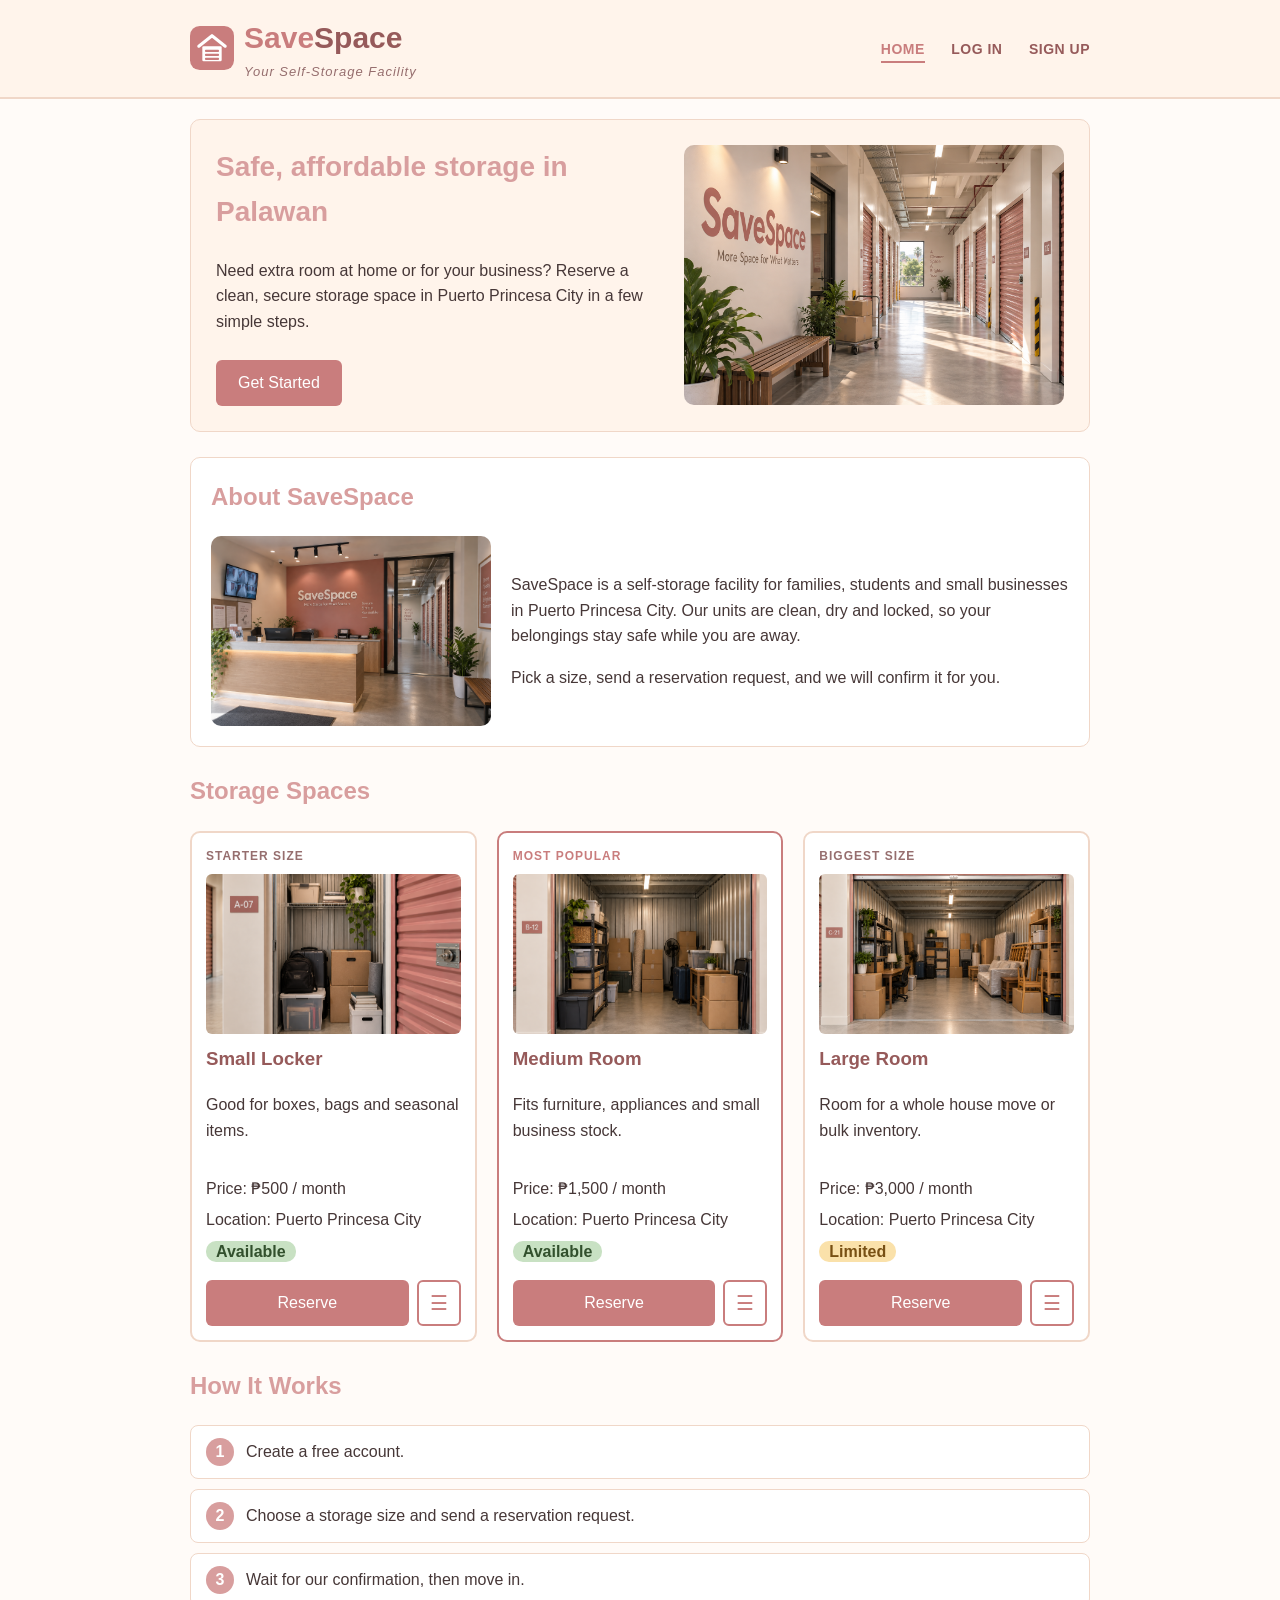
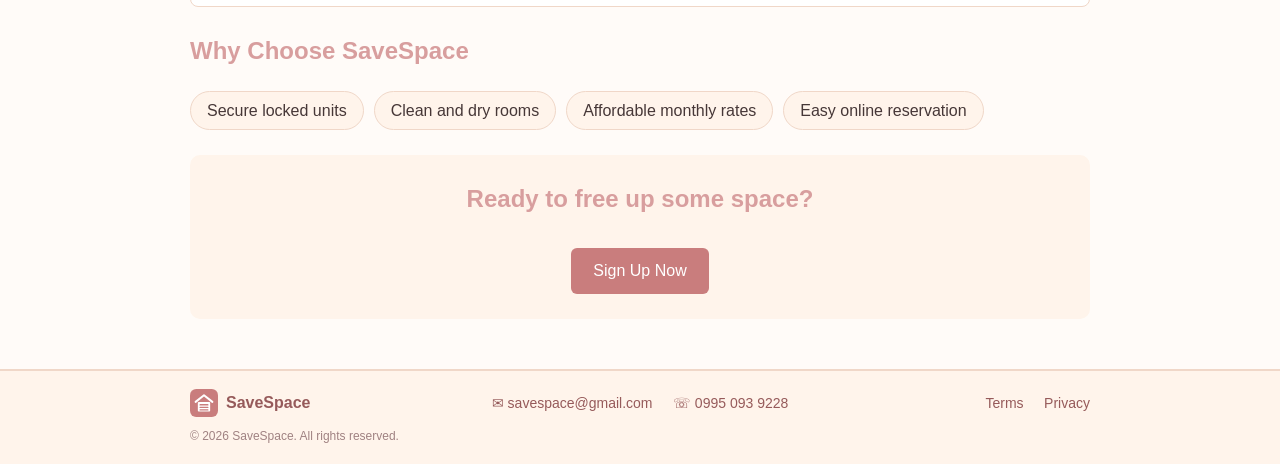
==== index.html @ b6aa41ba "Hamburger button beside Reserve on storage cards" ====
<!DOCTYPE html>
<html lang="en">
<head>
<meta charset="UTF-8">
<meta name="viewport" content="width=device-width, initial-scale=1.0">
<title>SaveSpace - Home</title>
<link rel="icon" type="image/svg+xml" href="images/savespace-logo.svg">
<style>
body{font-family:Arial,sans-serif;margin:0;background-color:rgb(255,251,248);color:rgb(70,55,55);line-height:1.6}
header{background-color:rgb(255,244,235);padding:14px 20px;border-bottom:2px solid rgb(240,215,200)}
.header-inner{max-width:900px;margin:0 auto;display:flex;align-items:center;justify-content:space-between;flex-wrap:wrap}
.logo-block h1{margin:0;font-size:30px;color:rgb(201,125,125)}
.logo-block{display:flex;align-items:center;gap:10px}
.logo-img{width:44px;height:44px}
.footer-logo{width:28px;height:28px}
.logo-block a{text-decoration:none}
.log-title{margin-top:20px}
.logo-block .save{color:rgb(201,125,125)}
.logo-block .space{color:rgb(150,90,90)}
.tagline{margin:0;font-size:13px;font-style:italic;color:rgb(150,110,110);letter-spacing:1px}
nav a{margin-right:22px;padding-bottom:4px;color:rgb(150,90,90);text-decoration:none;font-weight:bold;letter-spacing:.5px;text-transform:uppercase;font-size:14px;border-bottom:2px solid transparent;transition:border-color .3s,color .3s}
nav a:last-child{margin-right:0}
nav a:hover{color:rgb(201,125,125);border-bottom-color:rgb(216,158,158)}
nav a.active-link{color:rgb(201,125,125);border-bottom-color:rgb(201,125,125)}
.hamburger{display:none;background-color:rgb(201,125,125);color:white;border:none;border-radius:6px;font-size:22px;padding:4px 12px;cursor:pointer}
main{max-width:900px;margin:0 auto;padding:20px}
h2{color:rgb(216,158,158);margin-top:0}
h3{color:rgb(150,90,90);margin-top:0}
.hero{display:flex;align-items:center;gap:30px;background-color:rgb(255,244,235);border:1px solid rgb(240,215,200);border-radius:10px;padding:25px;margin-bottom:25px}
.hero-text{flex:1}
.hero-text h2{font-size:28px}
.hero-photo{width:380px;height:260px;object-fit:cover;object-position:left;border-radius:10px}
.content-block{margin-bottom:25px}
.info-box{background-color:white;border:1px solid rgb(240,215,200);border-radius:10px;padding:20px}
.about-content{display:flex;gap:20px;align-items:center}
.about-content img{width:280px;height:190px;object-fit:cover;border-radius:10px}
.about-content div{flex:1}
.storage-list{display:flex;flex-wrap:nowrap;gap:20px;align-items:flex-start}
.storage-list article{flex:1;display:flex;flex-direction:column;padding:14px;border:2px solid rgb(240,215,200);border-radius:10px;background-color:white}
.storage-list article.featured{border:2px solid rgb(201,125,125)}
.storage-list article.featured .ribbon{color:rgb(201,125,125)}
.ribbon{margin:0 0 8px 0;color:rgb(150,110,110);font-size:12px;font-weight:bold;letter-spacing:1px;text-transform:uppercase}
.storage-image{width:100%;height:160px;object-fit:cover;border-radius:6px;margin-bottom:10px;transition:transform .3s}
.storage-image:hover{transform:scale(1.05)}
.storage-list ul{padding-left:0;list-style:none;margin-bottom:0}
.storage-list .btn{text-align:center}
.storage-list li{margin-bottom:6px}
.storage-list p{margin-top:0}
.btn{display:inline-block;margin-top:10px;padding:10px 22px;background-color:rgb(201,125,125);color:white;text-decoration:none;border-radius:6px;transition:background-color .3s;border:none;font-size:16px;font-family:Arial,sans-serif;cursor:pointer}
.btn:hover{background-color:rgb(170,100,100)}
.card-actions{display:flex;gap:8px;margin-top:auto}
.card-actions .btn{flex:1;margin-top:10px}
.info-btn{margin-top:10px;width:44px;background-color:white;color:rgb(201,125,125);border:2px solid rgb(201,125,125);border-radius:6px;font-size:20px;cursor:pointer}
.info-btn:hover{background-color:rgb(255,244,235)}
.storage-list ul.more-info{display:none;margin:12px 0 0 0;padding:10px 12px;background-color:rgb(255,244,235);border-radius:6px;font-size:14px}
.storage-list ul.more-info.show{display:block}
.btn.small{padding:5px 12px;font-size:13px;margin-top:0}
.btn.muted{background-color:rgb(190,170,165)}
mark{background-color:rgb(200,225,195);color:rgb(50,80,45);padding:2px 10px;border-radius:10px;font-weight:bold}
mark.limited,mark.pending{background-color:rgb(250,225,170);color:rgb(120,80,20)}
mark.completed{background-color:rgb(205,220,245);color:rgb(40,70,120)}
mark.cancelled{background-color:rgb(240,205,205);color:rgb(130,50,50)}
ol.steps{list-style:none;padding:0;counter-reset:step}
ol.steps li{counter-increment:step;border:1px solid rgb(240,215,200);border-radius:8px;background-color:white;padding:12px 15px;margin-bottom:10px}
ol.steps li::before{content:counter(step);display:inline-block;width:28px;height:28px;line-height:28px;text-align:center;background-color:rgb(216,158,158);color:white;border-radius:50%;font-weight:bold;margin-right:12px}
ul.benefits{display:flex;flex-wrap:wrap;gap:10px;padding:0;list-style:none}
ul.benefits li{background-color:rgb(255,244,235);border:1px solid rgb(240,215,200);border-radius:20px;padding:6px 16px}
.cta{text-align:center;background-color:rgb(255,244,235);border-radius:10px;padding:25px}
form label{display:block;margin-top:12px;font-weight:bold;color:rgb(150,90,90)}
form input[type=text],form input[type=email],form input[type=password],form input[type=tel],form input[type=date],form select,form textarea{display:block;width:100%;max-width:100%;padding:9px;margin-top:5px;border:1px solid rgb(225,200,190);border-radius:6px;font-size:15px;font-family:Arial,sans-serif;box-sizing:border-box}
form input:focus,form select:focus,form textarea:focus{border-color:rgb(201,125,125);outline:none;background-color:rgb(255,250,246)}
fieldset{border:1px solid rgb(225,200,190);border-radius:8px;margin-top:15px;padding:5px 15px 15px}
legend{color:rgb(201,125,125);font-weight:bold;padding:0 8px}
.remember-row{display:flex;align-items:center;gap:8px;margin-top:12px}
.remember-row label{margin-top:0;font-weight:normal}
.form-card{max-width:500px;margin:0 auto}
.demo-note{font-size:13px;color:rgb(150,110,110);font-style:italic;margin-top:8px}
.link-row{display:flex;justify-content:space-between;margin-top:15px;font-size:14px}
a{color:rgb(190,110,110)}
.action-list{display:flex;gap:15px}
.action-card{flex:1;background-color:white;border:1px solid rgb(240,215,200);border-radius:10px;padding:15px;text-align:center}
.action-card p{margin:0 0 5px 0}
.table-wrap{overflow-x:auto}
table{border-collapse:collapse;width:100%;background-color:white}
caption{text-align:left;font-weight:bold;color:rgb(150,90,90);padding-bottom:8px}
th{background-color:rgb(216,158,158);color:white;text-align:left;padding:10px}
td{padding:10px;border-bottom:1px solid rgb(240,215,200)}
tbody tr:hover{background-color:rgb(255,244,235)}
.tracking{display:flex;gap:20px;align-items:flex-start}
.tracking figure{margin:0;width:200px}
.tracking figure img{width:200px;height:150px;object-fit:cover;border-radius:8px}
.tracking figcaption{font-size:13px;color:rgb(150,110,110);text-align:center;margin-top:5px}
.tracking dl{flex:1;margin:0}
.tracking dt{font-weight:bold;color:rgb(150,90,90);margin-top:8px}
.tracking dd{margin:0}
.tiles{display:flex;gap:15px;flex-wrap:wrap}
.tile{flex:1;min-width:130px;background-color:white;border:1px solid rgb(240,215,200);border-radius:10px;padding:15px;text-align:center}
.tile p{margin:0}
.tile .num{font-size:30px;font-weight:bold;color:rgb(201,125,125)}
.row-actions{display:flex;gap:6px}
.legal ol li{margin-bottom:10px}
.legal h3{margin-top:20px}
footer{background-color:rgb(255,244,235);border-top:2px solid rgb(240,215,200);padding:18px 20px;margin-top:30px}
.footer-inner{max-width:900px;margin:0 auto;display:flex;align-items:center;justify-content:space-between;flex-wrap:wrap;gap:12px}
.footer-brand{display:flex;align-items:center;gap:8px;font-weight:bold;color:rgb(150,90,90)}
.footer-links a,.footer-legal a{margin-right:16px;color:rgb(150,90,90);text-decoration:none;font-size:14px}
.footer-links a:hover,.footer-legal a:hover{color:rgb(201,125,125)}
.footer-legal a:last-child{margin-right:0}
.footer-copyright{max-width:900px;margin:10px auto 0;font-size:12px;color:rgb(160,130,130)}
@media (max-width:700px){
.hamburger{display:inline-block}
nav{display:none;width:100%;margin-top:10px}
nav.nav-open{display:block}
nav a{display:block;margin:0;padding:10px 0;border-bottom:1px solid rgb(240,215,200)}
.hero,.about-content,.tracking{flex-direction:column}
.hero-photo,.about-content img{width:100%}
.storage-list{overflow-x:auto;padding-bottom:10px}
.storage-list article{flex:0 0 80%}
.action-list{flex-direction:column}
.link-row{flex-direction:column;gap:6px}
.footer-inner{flex-direction:column;align-items:flex-start}
}
</style>
</head>
<body>
<header>
<div class="header-inner">
<div class="logo-block">
<img class="logo-img" src="images/savespace-logo.svg" alt="SaveSpace logo">
<div>
<h1><a href="index.html"><span class="save">Save</span><span class="space">Space</span></a></h1>
<p class="tagline">Your Self-Storage Facility</p>
</div>
</div>
<button class="hamburger" onclick="document.getElementById('main-nav').classList.toggle('nav-open')">&#9776;</button>
<nav id="main-nav">
<a href="index.html" class="active-link">Home</a>
<a href="login.html">Log In</a>
<a href="register.html">Sign Up</a>
</nav>
</div>
</header>
<main>
<section class="hero">
<div class="hero-text">
<h2>Safe, affordable storage in Palawan</h2>
<p>Need extra room at home or for your business? Reserve a clean, secure storage space in Puerto Princesa City in a few simple steps.</p>
<a class="btn" href="register.html">Get Started</a>
</div>
<img class="hero-photo" src="images/savespace-hero-storage-facility.png" alt="Hallway of storage units at SaveSpace">
</section>
<section id="about" class="content-block info-box">
<h2>About SaveSpace</h2>
<div class="about-content">
<img src="images/savespace-about-facility-reception.png" alt="SaveSpace reception area">
<div>
<p>SaveSpace is a self-storage facility for families, students and small businesses in Puerto Princesa City. Our units are clean, dry and locked, so your belongings stay safe while you are away.</p>
<p>Pick a size, send a reservation request, and we will confirm it for you.</p>
</div>
</div>
</section>
<section id="storage" class="content-block">
<h2>Storage Spaces</h2>
<div class="storage-list">
<article>
<p class="ribbon">Starter Size</p>
<img class="storage-image" src="images/savespace-small-locker.png" alt="Small storage locker">
<h3>Small Locker</h3>
<p>Good for boxes, bags and seasonal items.</p>
<ul>
<li>Price: &#8369;500 / month</li>
<li>Location: Puerto Princesa City</li>
<li><mark>Available</mark></li>
</ul>
<div class="card-actions">
<a class="btn" href="register.html">Reserve</a>
<button class="info-btn" onclick="this.parentElement.nextElementSibling.classList.toggle('show')">&#9776;</button>
</div>
<ul class="more-info">
<li>Approximate size: 1 m x 1 m x 2 m</li>
<li>Best for: documents, clothes, small appliances</li>
<li>Rent is due monthly</li>
</ul>
</article>
<article class="featured">
<p class="ribbon">Most Popular</p>
<img class="storage-image" src="images/savespace-medium-storage-room.png" alt="Medium storage room">
<h3>Medium Room</h3>
<p>Fits furniture, appliances and small business stock.</p>
<ul>
<li>Price: &#8369;1,500 / month</li>
<li>Location: Puerto Princesa City</li>
<li><mark>Available</mark></li>
</ul>
<div class="card-actions">
<a class="btn" href="register.html">Reserve</a>
<button class="info-btn" onclick="this.parentElement.nextElementSibling.classList.toggle('show')">&#9776;</button>
</div>
<ul class="more-info">
<li>Approximate size: 2 m x 2 m x 2.5 m</li>
<li>Best for: a bedroom set, a small shop's stock</li>
<li>Rent is due monthly</li>
</ul>
</article>
<article>
<p class="ribbon">Biggest Size</p>
<img class="storage-image" src="images/savespace-large-storage-room.png" alt="Large storage room">
<h3>Large Room</h3>
<p>Room for a whole house move or bulk inventory.</p>
<ul>
<li>Price: &#8369;3,000 / month</li>
<li>Location: Puerto Princesa City</li>
<li><mark class="limited">Limited</mark></li>
</ul>
<div class="card-actions">
<a class="btn" href="register.html">Reserve</a>
<button class="info-btn" onclick="this.parentElement.nextElementSibling.classList.toggle('show')">&#9776;</button>
</div>
<ul class="more-info">
<li>Approximate size: 3 m x 4 m x 2.5 m</li>
<li>Best for: a full household, bulk business inventory</li>
<li>Rent is due monthly</li>
</ul>
</article>
</div>
</section>
<section id="how-it-works" class="content-block">
<h2>How It Works</h2>
<ol class="steps">
<li>Create a free account.</li>
<li>Choose a storage size and send a reservation request.</li>
<li>Wait for our confirmation, then move in.</li>
</ol>
</section>
<section class="content-block">
<h2>Why Choose SaveSpace</h2>
<ul class="benefits">
<li>Secure locked units</li>
<li>Clean and dry rooms</li>
<li>Affordable monthly rates</li>
<li>Easy online reservation</li>
</ul>
</section>
<section class="cta">
<h2>Ready to free up some space?</h2>
<a class="btn" href="register.html">Sign Up Now</a>
</section>
</main>
<footer>
<div class="footer-inner">
<div class="footer-brand"><img class="footer-logo" src="images/savespace-logo.svg" alt="SaveSpace logo"><span>SaveSpace</span></div>
<div class="footer-links">
<a href="mailto:savespace@gmail.com">&#9993; savespace@gmail.com</a>
<a href="tel:09950939228">&#9743; 0995 093 9228</a>
</div>
<div class="footer-legal">
<a href="terms.html">Terms</a>
<a href="privacy.html">Privacy</a>
</div>
</div>
<p class="footer-copyright">&copy; 2026 SaveSpace. All rights reserved.</p>
</footer>
</body>
</html>
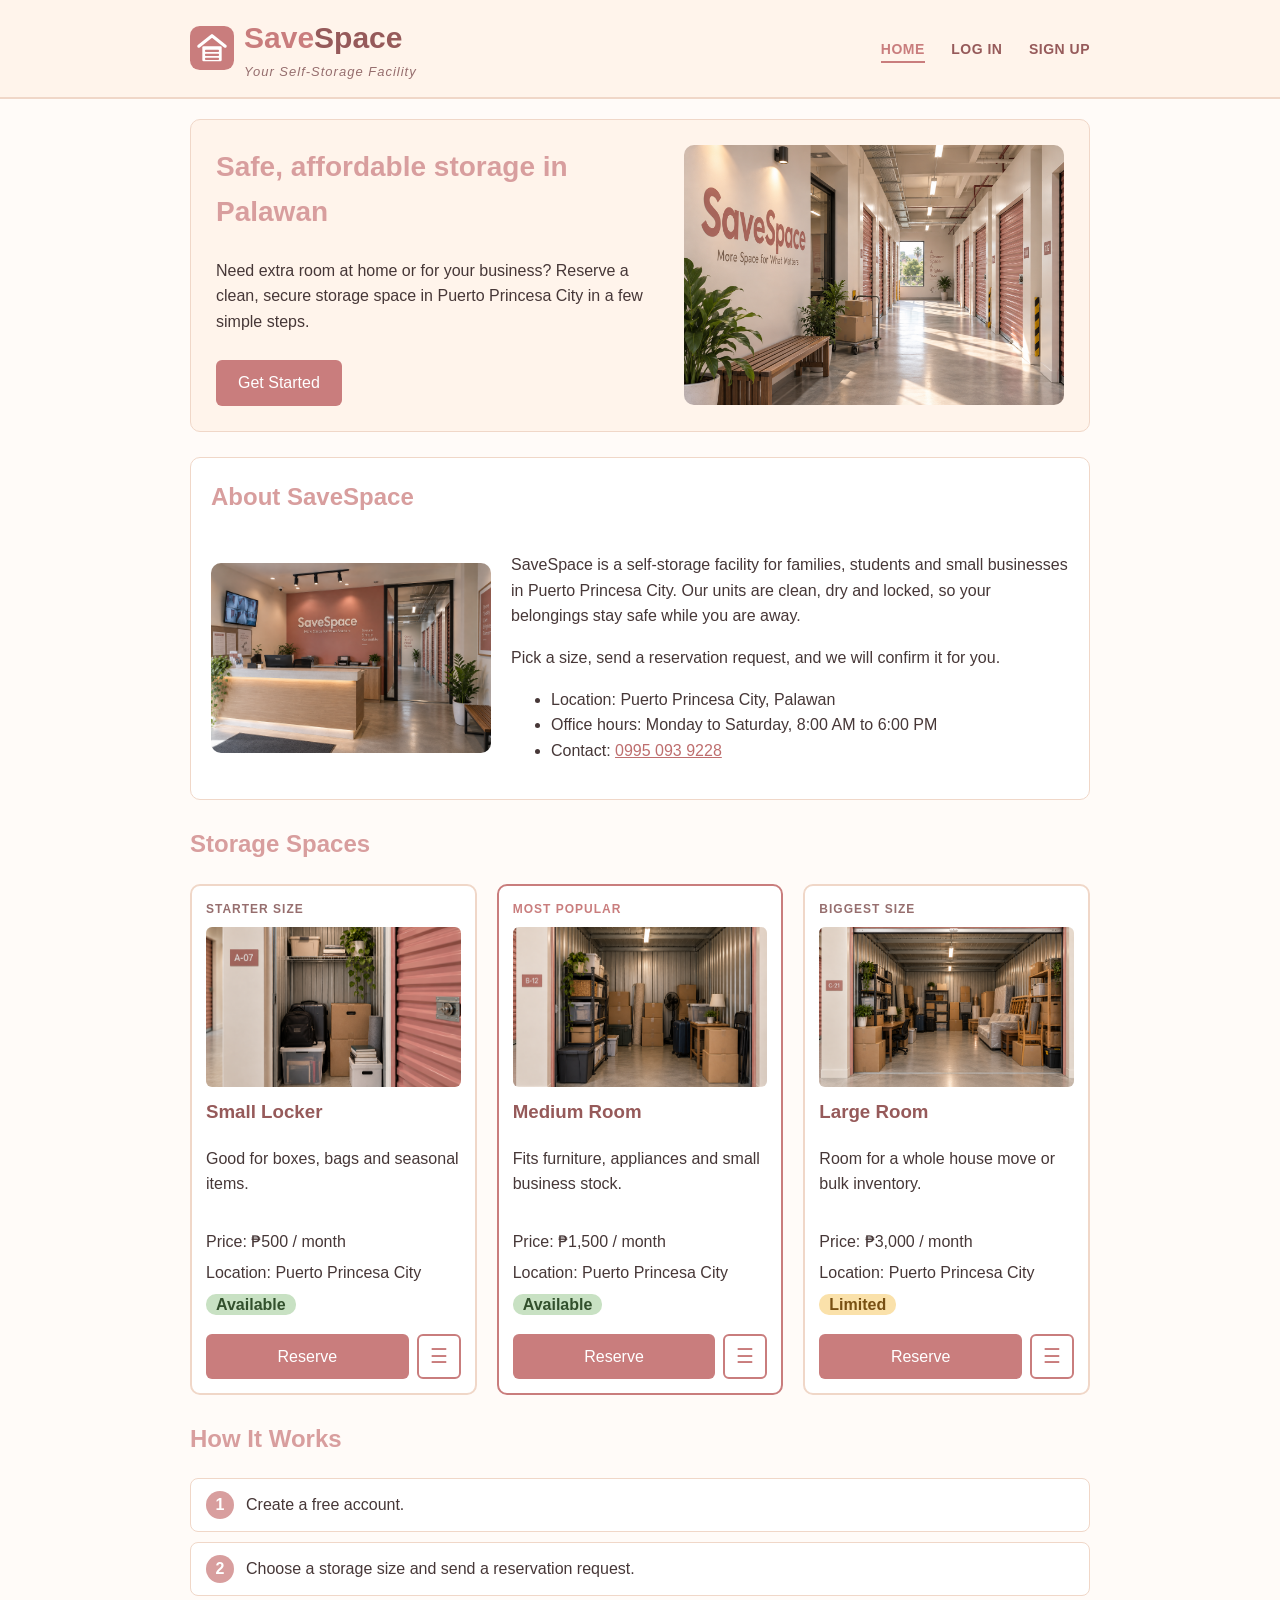
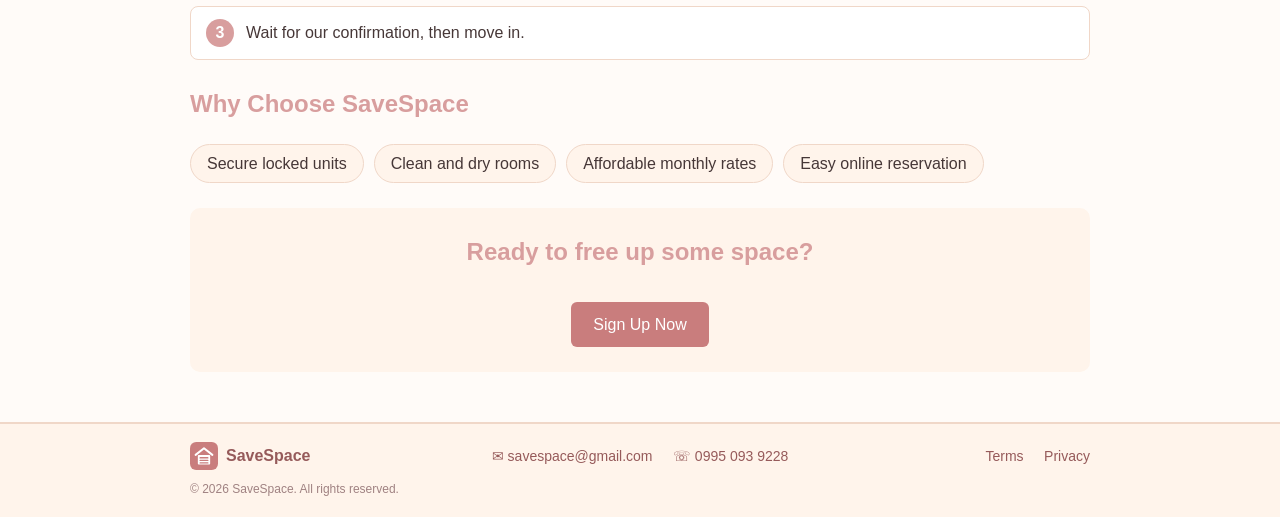
==== commit 70d0ace3: "Add form validation, forgot password page, cancel request, location and hours" ====
--- a/index.html
+++ b/index.html
@@ -97,7 +97,8 @@
 .tile{flex:1;min-width:130px;background-color:white;border:1px solid rgb(240,215,200);border-radius:10px;padding:15px;text-align:center}
 .tile p{margin:0}
 .tile .num{font-size:30px;font-weight:bold;color:rgb(201,125,125)}
-.row-actions{display:flex;gap:6px}
+.row-actions{display:flex;gap:6px;align-items:center}
+.row-actions select{padding:5px;border:1px solid rgb(225,200,190);border-radius:6px;font-family:Arial,sans-serif}
 .legal ol li{margin-bottom:10px}
 .legal h3{margin-top:20px}
 footer{background-color:rgb(255,244,235);border-top:2px solid rgb(240,215,200);padding:18px 20px;margin-top:30px}
@@ -156,6 +157,11 @@
 <div>
 <p>SaveSpace is a self-storage facility for families, students and small businesses in Puerto Princesa City. Our units are clean, dry and locked, so your belongings stay safe while you are away.</p>
 <p>Pick a size, send a reservation request, and we will confirm it for you.</p>
+<ul>
+<li>Location: Puerto Princesa City, Palawan</li>
+<li>Office hours: Monday to Saturday, 8:00 AM to 6:00 PM</li>
+<li>Contact: <a href="tel:09950939228">0995 093 9228</a></li>
+</ul>
 </div>
 </div>
 </section>
@@ -261,4 +267,4 @@
 <p class="footer-copyright">&copy; 2026 SaveSpace. All rights reserved.</p>
 </footer>
 </body>
-</html>+</html>
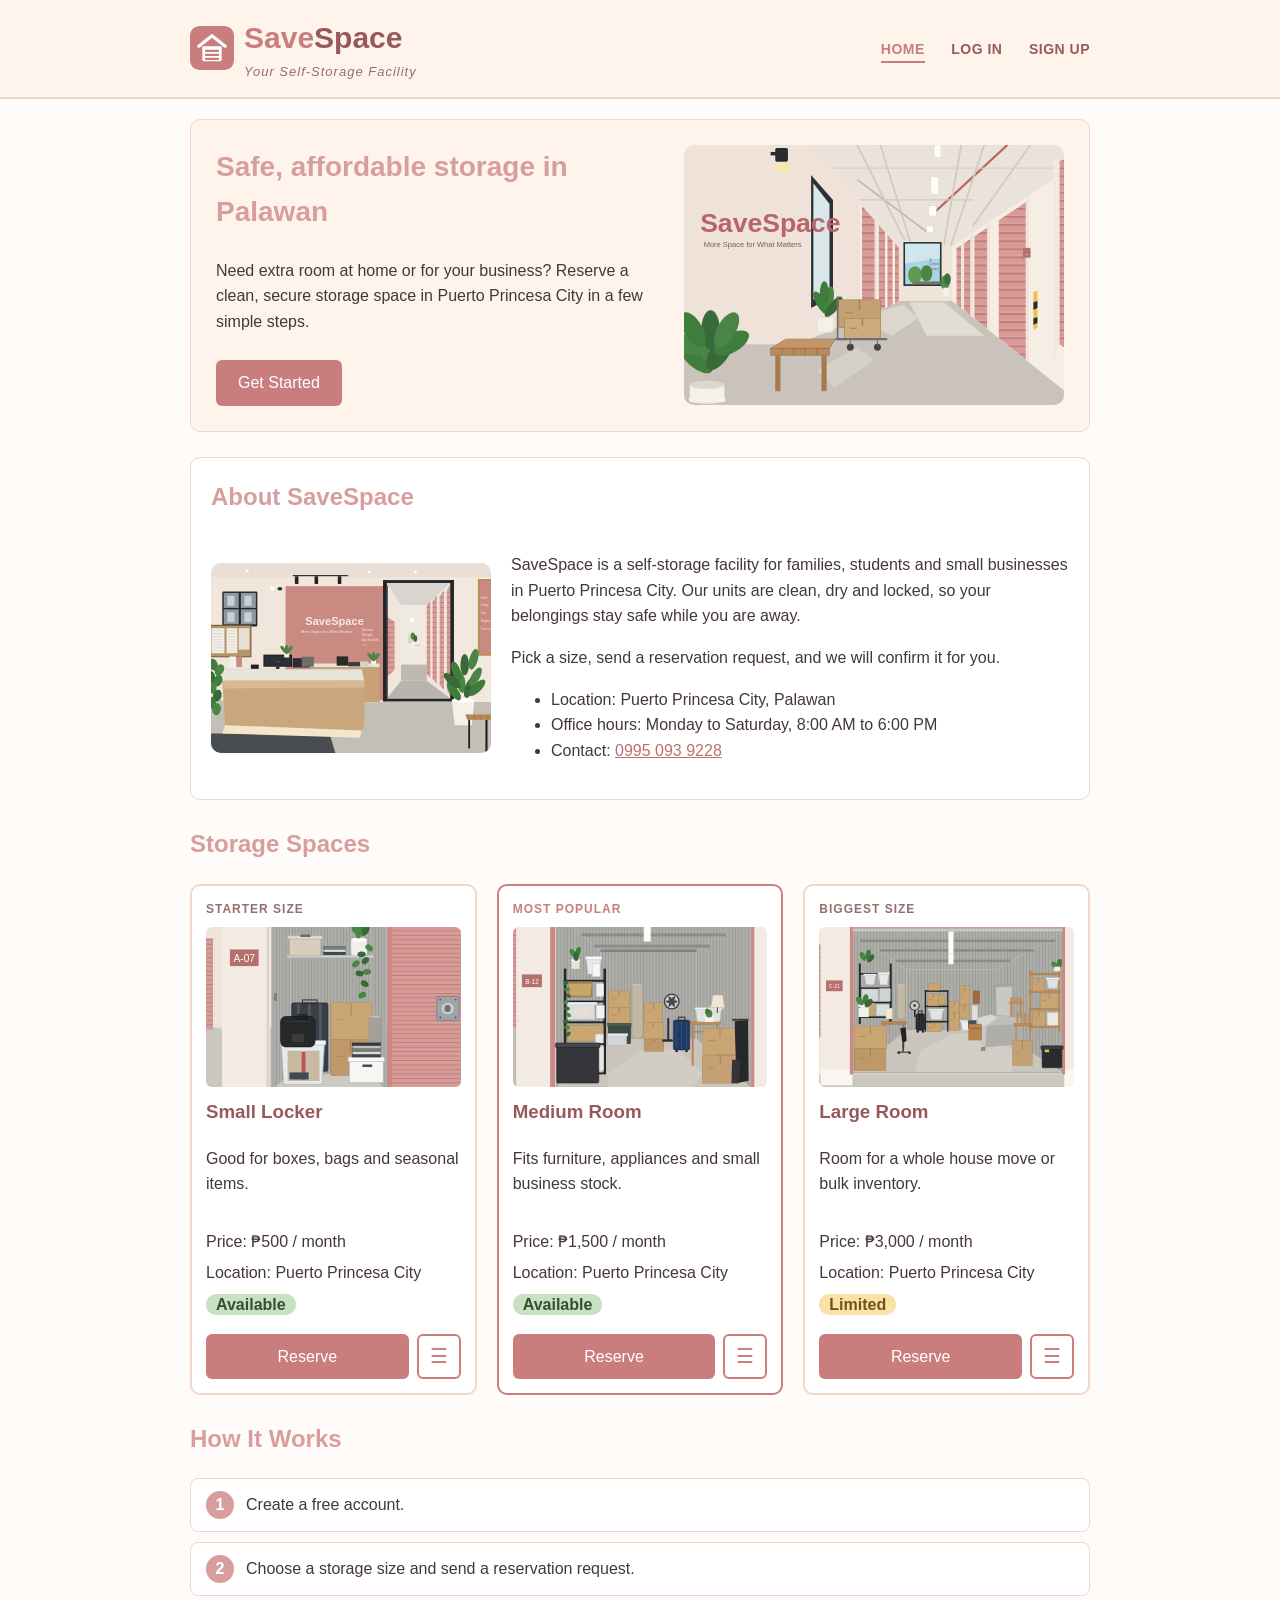
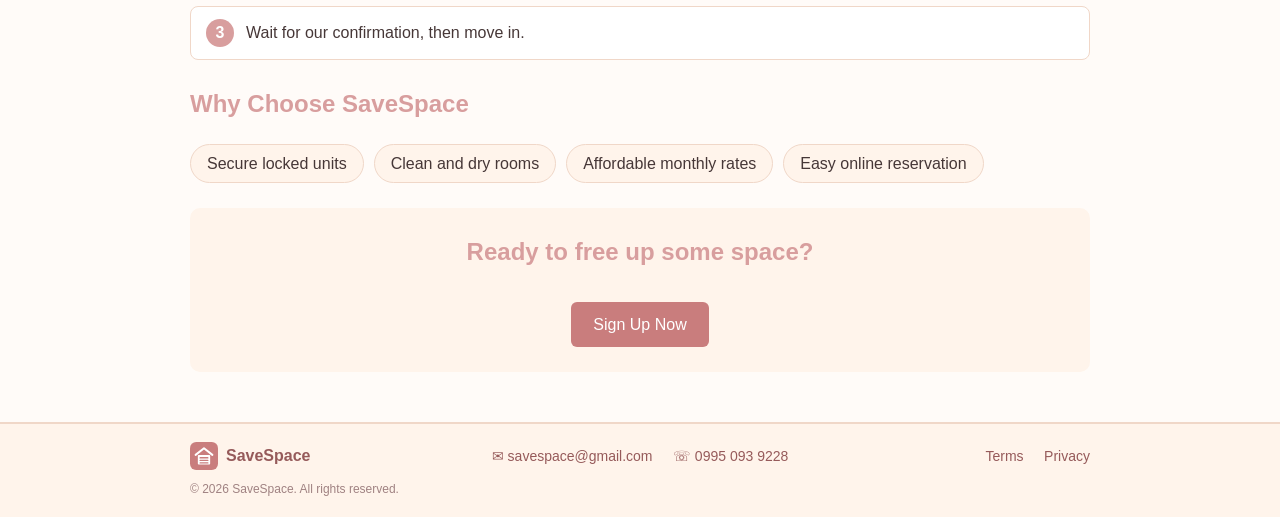
==== commit d3519529: "Use one style.css and drawn SVG images" ====
--- a/index.html
+++ b/index.html
@@ -5,123 +5,7 @@
 <meta name="viewport" content="width=device-width, initial-scale=1.0">
 <title>SaveSpace - Home</title>
 <link rel="icon" type="image/svg+xml" href="images/savespace-logo.svg">
-<style>
-body{font-family:Arial,sans-serif;margin:0;background-color:rgb(255,251,248);color:rgb(70,55,55);line-height:1.6}
-header{background-color:rgb(255,244,235);padding:14px 20px;border-bottom:2px solid rgb(240,215,200)}
-.header-inner{max-width:900px;margin:0 auto;display:flex;align-items:center;justify-content:space-between;flex-wrap:wrap}
-.logo-block h1{margin:0;font-size:30px;color:rgb(201,125,125)}
-.logo-block{display:flex;align-items:center;gap:10px}
-.logo-img{width:44px;height:44px}
-.footer-logo{width:28px;height:28px}
-.logo-block a{text-decoration:none}
-.log-title{margin-top:20px}
-.logo-block .save{color:rgb(201,125,125)}
-.logo-block .space{color:rgb(150,90,90)}
-.tagline{margin:0;font-size:13px;font-style:italic;color:rgb(150,110,110);letter-spacing:1px}
-nav a{margin-right:22px;padding-bottom:4px;color:rgb(150,90,90);text-decoration:none;font-weight:bold;letter-spacing:.5px;text-transform:uppercase;font-size:14px;border-bottom:2px solid transparent;transition:border-color .3s,color .3s}
-nav a:last-child{margin-right:0}
-nav a:hover{color:rgb(201,125,125);border-bottom-color:rgb(216,158,158)}
-nav a.active-link{color:rgb(201,125,125);border-bottom-color:rgb(201,125,125)}
-.hamburger{display:none;background-color:rgb(201,125,125);color:white;border:none;border-radius:6px;font-size:22px;padding:4px 12px;cursor:pointer}
-main{max-width:900px;margin:0 auto;padding:20px}
-h2{color:rgb(216,158,158);margin-top:0}
-h3{color:rgb(150,90,90);margin-top:0}
-.hero{display:flex;align-items:center;gap:30px;background-color:rgb(255,244,235);border:1px solid rgb(240,215,200);border-radius:10px;padding:25px;margin-bottom:25px}
-.hero-text{flex:1}
-.hero-text h2{font-size:28px}
-.hero-photo{width:380px;height:260px;object-fit:cover;object-position:left;border-radius:10px}
-.content-block{margin-bottom:25px}
-.info-box{background-color:white;border:1px solid rgb(240,215,200);border-radius:10px;padding:20px}
-.about-content{display:flex;gap:20px;align-items:center}
-.about-content img{width:280px;height:190px;object-fit:cover;border-radius:10px}
-.about-content div{flex:1}
-.storage-list{display:flex;flex-wrap:nowrap;gap:20px;align-items:flex-start}
-.storage-list article{flex:1;display:flex;flex-direction:column;padding:14px;border:2px solid rgb(240,215,200);border-radius:10px;background-color:white}
-.storage-list article.featured{border:2px solid rgb(201,125,125)}
-.storage-list article.featured .ribbon{color:rgb(201,125,125)}
-.ribbon{margin:0 0 8px 0;color:rgb(150,110,110);font-size:12px;font-weight:bold;letter-spacing:1px;text-transform:uppercase}
-.storage-image{width:100%;height:160px;object-fit:cover;border-radius:6px;margin-bottom:10px;transition:transform .3s}
-.storage-image:hover{transform:scale(1.05)}
-.storage-list ul{padding-left:0;list-style:none;margin-bottom:0}
-.storage-list .btn{text-align:center}
-.storage-list li{margin-bottom:6px}
-.storage-list p{margin-top:0}
-.btn{display:inline-block;margin-top:10px;padding:10px 22px;background-color:rgb(201,125,125);color:white;text-decoration:none;border-radius:6px;transition:background-color .3s;border:none;font-size:16px;font-family:Arial,sans-serif;cursor:pointer}
-.btn:hover{background-color:rgb(170,100,100)}
-.card-actions{display:flex;gap:8px;margin-top:auto}
-.card-actions .btn{flex:1;margin-top:10px}
-.info-btn{margin-top:10px;width:44px;background-color:white;color:rgb(201,125,125);border:2px solid rgb(201,125,125);border-radius:6px;font-size:20px;cursor:pointer}
-.info-btn:hover{background-color:rgb(255,244,235)}
-.storage-list ul.more-info{display:none;margin:12px 0 0 0;padding:10px 12px;background-color:rgb(255,244,235);border-radius:6px;font-size:14px}
-.storage-list ul.more-info.show{display:block}
-.btn.small{padding:5px 12px;font-size:13px;margin-top:0}
-.btn.muted{background-color:rgb(190,170,165)}
-mark{background-color:rgb(200,225,195);color:rgb(50,80,45);padding:2px 10px;border-radius:10px;font-weight:bold}
-mark.limited,mark.pending{background-color:rgb(250,225,170);color:rgb(120,80,20)}
-mark.completed{background-color:rgb(205,220,245);color:rgb(40,70,120)}
-mark.cancelled{background-color:rgb(240,205,205);color:rgb(130,50,50)}
-ol.steps{list-style:none;padding:0;counter-reset:step}
-ol.steps li{counter-increment:step;border:1px solid rgb(240,215,200);border-radius:8px;background-color:white;padding:12px 15px;margin-bottom:10px}
-ol.steps li::before{content:counter(step);display:inline-block;width:28px;height:28px;line-height:28px;text-align:center;background-color:rgb(216,158,158);color:white;border-radius:50%;font-weight:bold;margin-right:12px}
-ul.benefits{display:flex;flex-wrap:wrap;gap:10px;padding:0;list-style:none}
-ul.benefits li{background-color:rgb(255,244,235);border:1px solid rgb(240,215,200);border-radius:20px;padding:6px 16px}
-.cta{text-align:center;background-color:rgb(255,244,235);border-radius:10px;padding:25px}
-form label{display:block;margin-top:12px;font-weight:bold;color:rgb(150,90,90)}
-form input[type=text],form input[type=email],form input[type=password],form input[type=tel],form input[type=date],form select,form textarea{display:block;width:100%;max-width:100%;padding:9px;margin-top:5px;border:1px solid rgb(225,200,190);border-radius:6px;font-size:15px;font-family:Arial,sans-serif;box-sizing:border-box}
-form input:focus,form select:focus,form textarea:focus{border-color:rgb(201,125,125);outline:none;background-color:rgb(255,250,246)}
-fieldset{border:1px solid rgb(225,200,190);border-radius:8px;margin-top:15px;padding:5px 15px 15px}
-legend{color:rgb(201,125,125);font-weight:bold;padding:0 8px}
-.remember-row{display:flex;align-items:center;gap:8px;margin-top:12px}
-.remember-row label{margin-top:0;font-weight:normal}
-.form-card{max-width:500px;margin:0 auto}
-.demo-note{font-size:13px;color:rgb(150,110,110);font-style:italic;margin-top:8px}
-.link-row{display:flex;justify-content:space-between;margin-top:15px;font-size:14px}
-a{color:rgb(190,110,110)}
-.action-list{display:flex;gap:15px}
-.action-card{flex:1;background-color:white;border:1px solid rgb(240,215,200);border-radius:10px;padding:15px;text-align:center}
-.action-card p{margin:0 0 5px 0}
-.table-wrap{overflow-x:auto}
-table{border-collapse:collapse;width:100%;background-color:white}
-caption{text-align:left;font-weight:bold;color:rgb(150,90,90);padding-bottom:8px}
-th{background-color:rgb(216,158,158);color:white;text-align:left;padding:10px}
-td{padding:10px;border-bottom:1px solid rgb(240,215,200)}
-tbody tr:hover{background-color:rgb(255,244,235)}
-.tracking{display:flex;gap:20px;align-items:flex-start}
-.tracking figure{margin:0;width:200px}
-.tracking figure img{width:200px;height:150px;object-fit:cover;border-radius:8px}
-.tracking figcaption{font-size:13px;color:rgb(150,110,110);text-align:center;margin-top:5px}
-.tracking dl{flex:1;margin:0}
-.tracking dt{font-weight:bold;color:rgb(150,90,90);margin-top:8px}
-.tracking dd{margin:0}
-.tiles{display:flex;gap:15px;flex-wrap:wrap}
-.tile{flex:1;min-width:130px;background-color:white;border:1px solid rgb(240,215,200);border-radius:10px;padding:15px;text-align:center}
-.tile p{margin:0}
-.tile .num{font-size:30px;font-weight:bold;color:rgb(201,125,125)}
-.row-actions{display:flex;gap:6px;align-items:center}
-.row-actions select{padding:5px;border:1px solid rgb(225,200,190);border-radius:6px;font-family:Arial,sans-serif}
-.legal ol li{margin-bottom:10px}
-.legal h3{margin-top:20px}
-footer{background-color:rgb(255,244,235);border-top:2px solid rgb(240,215,200);padding:18px 20px;margin-top:30px}
-.footer-inner{max-width:900px;margin:0 auto;display:flex;align-items:center;justify-content:space-between;flex-wrap:wrap;gap:12px}
-.footer-brand{display:flex;align-items:center;gap:8px;font-weight:bold;color:rgb(150,90,90)}
-.footer-links a,.footer-legal a{margin-right:16px;color:rgb(150,90,90);text-decoration:none;font-size:14px}
-.footer-links a:hover,.footer-legal a:hover{color:rgb(201,125,125)}
-.footer-legal a:last-child{margin-right:0}
-.footer-copyright{max-width:900px;margin:10px auto 0;font-size:12px;color:rgb(160,130,130)}
-@media (max-width:700px){
-.hamburger{display:inline-block}
-nav{display:none;width:100%;margin-top:10px}
-nav.nav-open{display:block}
-nav a{display:block;margin:0;padding:10px 0;border-bottom:1px solid rgb(240,215,200)}
-.hero,.about-content,.tracking{flex-direction:column}
-.hero-photo,.about-content img{width:100%}
-.storage-list{overflow-x:auto;padding-bottom:10px}
-.storage-list article{flex:0 0 80%}
-.action-list{flex-direction:column}
-.link-row{flex-direction:column;gap:6px}
-.footer-inner{flex-direction:column;align-items:flex-start}
-}
-</style>
+<link rel="stylesheet" href="style.css">
 </head>
 <body>
 <header>
@@ -148,12 +32,12 @@
 <p>Need extra room at home or for your business? Reserve a clean, secure storage space in Puerto Princesa City in a few simple steps.</p>
 <a class="btn" href="register.html">Get Started</a>
 </div>
-<img class="hero-photo" src="images/savespace-hero-storage-facility.png" alt="Hallway of storage units at SaveSpace">
+<img class="hero-photo" src="images/savespace-hero-storage-facility.svg" alt="Hallway of storage units at SaveSpace">
 </section>
 <section id="about" class="content-block info-box">
 <h2>About SaveSpace</h2>
 <div class="about-content">
-<img src="images/savespace-about-facility-reception.png" alt="SaveSpace reception area">
+<img src="images/savespace-about-facility-reception.svg" alt="SaveSpace reception area">
 <div>
 <p>SaveSpace is a self-storage facility for families, students and small businesses in Puerto Princesa City. Our units are clean, dry and locked, so your belongings stay safe while you are away.</p>
 <p>Pick a size, send a reservation request, and we will confirm it for you.</p>
@@ -170,7 +54,7 @@
 <div class="storage-list">
 <article>
 <p class="ribbon">Starter Size</p>
-<img class="storage-image" src="images/savespace-small-locker.png" alt="Small storage locker">
+<img class="storage-image" src="images/savespace-small-locker.svg" alt="Small storage locker">
 <h3>Small Locker</h3>
 <p>Good for boxes, bags and seasonal items.</p>
 <ul>
@@ -190,7 +74,7 @@
 </article>
 <article class="featured">
 <p class="ribbon">Most Popular</p>
-<img class="storage-image" src="images/savespace-medium-storage-room.png" alt="Medium storage room">
+<img class="storage-image" src="images/savespace-medium-storage-room.svg" alt="Medium storage room">
 <h3>Medium Room</h3>
 <p>Fits furniture, appliances and small business stock.</p>
 <ul>
@@ -210,7 +94,7 @@
 </article>
 <article>
 <p class="ribbon">Biggest Size</p>
-<img class="storage-image" src="images/savespace-large-storage-room.png" alt="Large storage room">
+<img class="storage-image" src="images/savespace-large-storage-room.svg" alt="Large storage room">
 <h3>Large Room</h3>
 <p>Room for a whole house move or bulk inventory.</p>
 <ul>
--- a/style.css
+++ b/style.css
@@ -0,0 +1,819 @@
+body {
+    font-family: Arial,sans-serif;
+    margin: 0;
+    background-color: rgb(255,251,248);
+    color: rgb(70,55,55);
+    line-height: 1.6;
+}
+
+header {
+    background-color: rgb(255,244,235);
+    padding: 14px 20px;
+    border-bottom: 2px solid rgb(240,215,200);
+}
+
+.header-inner {
+    max-width: 900px;
+    margin: 0 auto;
+    display: flex;
+    align-items: center;
+    justify-content: space-between;
+    flex-wrap: wrap;
+}
+
+.logo-block h1 {
+    margin: 0;
+    font-size: 30px;
+    color: rgb(201,125,125);
+}
+
+.logo-block {
+    display: flex;
+    align-items: center;
+    gap: 10px;
+}
+
+.logo-img {
+    width: 44px;
+    height: 44px;
+}
+
+.footer-logo {
+    width: 28px;
+    height: 28px;
+}
+
+.logo-block a {
+    text-decoration: none;
+}
+
+.logo-block .save {
+    color: rgb(201,125,125);
+}
+
+.logo-block .space {
+    color: rgb(150,90,90);
+}
+
+.tagline {
+    margin: 0;
+    font-size: 13px;
+    font-style: italic;
+    color: rgb(150,110,110);
+    letter-spacing: 1px;
+}
+
+nav a {
+    margin-right: 22px;
+    padding-bottom: 4px;
+    color: rgb(150,90,90);
+    text-decoration: none;
+    font-weight: bold;
+    letter-spacing: .5px;
+    text-transform: uppercase;
+    font-size: 14px;
+    border-bottom: 2px solid transparent;
+    transition: border-color .3s,color .3s;
+}
+
+nav a:last-child {
+    margin-right: 0;
+}
+
+nav a:hover {
+    color: rgb(201,125,125);
+    border-bottom-color: rgb(216,158,158);
+}
+
+nav a.active-link {
+    color: rgb(201,125,125);
+    border-bottom-color: rgb(201,125,125);
+}
+
+.hamburger {
+    display: none;
+    background-color: rgb(201,125,125);
+    color: white;
+    border: none;
+    border-radius: 6px;
+    font-size: 22px;
+    padding: 4px 12px;
+    cursor: pointer;
+}
+
+main {
+    max-width: 900px;
+    margin: 0 auto;
+    padding: 20px;
+}
+
+h2 {
+    color: rgb(216,158,158);
+    margin-top: 0;
+}
+
+h3 {
+    color: rgb(150,90,90);
+    margin-top: 0;
+}
+
+.hero {
+    display: flex;
+    align-items: center;
+    gap: 30px;
+    background-color: rgb(255,244,235);
+    border: 1px solid rgb(240,215,200);
+    border-radius: 10px;
+    padding: 25px;
+    margin-bottom: 25px;
+}
+
+.hero-text {
+    flex: 1;
+}
+
+.hero-text h2 {
+    font-size: 28px;
+}
+
+.hero-photo {
+    width: 380px;
+    height: 260px;
+    object-fit: cover;
+    object-position: left;
+    border-radius: 10px;
+}
+
+.content-block {
+    margin-bottom: 25px;
+}
+
+.info-box {
+    background-color: white;
+    border: 1px solid rgb(240,215,200);
+    border-radius: 10px;
+    padding: 20px;
+}
+
+.about-content {
+    display: flex;
+    gap: 20px;
+    align-items: center;
+}
+
+.about-content img {
+    width: 280px;
+    height: 190px;
+    object-fit: cover;
+    border-radius: 10px;
+}
+
+.about-content div {
+    flex: 1;
+}
+
+.storage-list {
+    display: flex;
+    flex-wrap: nowrap;
+    gap: 20px;
+    align-items: flex-start;
+}
+
+.storage-list article {
+    flex: 1;
+    display: flex;
+    flex-direction: column;
+    padding: 14px;
+    border: 2px solid rgb(240,215,200);
+    border-radius: 10px;
+    background-color: white;
+}
+
+.storage-list article.featured {
+    border: 2px solid rgb(201,125,125);
+}
+
+.storage-list article.featured .ribbon {
+    color: rgb(201,125,125);
+}
+
+.ribbon {
+    margin: 0 0 8px 0;
+    color: rgb(150,110,110);
+    font-size: 12px;
+    font-weight: bold;
+    letter-spacing: 1px;
+    text-transform: uppercase;
+}
+
+.storage-image {
+    width: 100%;
+    height: 160px;
+    object-fit: cover;
+    border-radius: 6px;
+    margin-bottom: 10px;
+    transition: transform .3s;
+}
+
+.storage-image:hover {
+    transform: scale(1.05);
+}
+
+.storage-list ul {
+    padding-left: 0;
+    list-style: none;
+    margin-bottom: 0;
+}
+
+.storage-list .btn {
+    text-align: center;
+}
+
+.storage-list li {
+    margin-bottom: 6px;
+}
+
+.storage-list p {
+    margin-top: 0;
+}
+
+.btn {
+    display: inline-block;
+    margin-top: 10px;
+    padding: 10px 22px;
+    background-color: rgb(201,125,125);
+    color: white;
+    text-decoration: none;
+    border-radius: 6px;
+    transition: background-color .3s;
+    border: none;
+    font-size: 16px;
+    font-family: Arial,sans-serif;
+    cursor: pointer;
+}
+
+.btn:hover {
+    background-color: rgb(170,100,100);
+}
+
+.btn.small {
+    padding: 5px 12px;
+    font-size: 13px;
+    margin-top: 0;
+}
+
+.btn.muted {
+    background-color: rgb(190,170,165);
+}
+
+.card-actions {
+    display: flex;
+    gap: 8px;
+    margin-top: auto;
+}
+
+.card-actions .btn {
+    flex: 1;
+    margin-top: 10px;
+}
+
+.info-btn {
+    margin-top: 10px;
+    width: 44px;
+    background-color: white;
+    color: rgb(201,125,125);
+    border: 2px solid rgb(201,125,125);
+    border-radius: 6px;
+    font-size: 20px;
+    cursor: pointer;
+}
+
+.info-btn:hover {
+    background-color: rgb(255,244,235);
+}
+
+.storage-list ul.more-info {
+    display: none;
+    margin: 12px 0 0 0;
+    padding: 10px 12px;
+    background-color: rgb(255,244,235);
+    border-radius: 6px;
+    font-size: 14px;
+}
+
+.storage-list ul.more-info.show {
+    display: block;
+}
+
+mark {
+    background-color: rgb(200,225,195);
+    color: rgb(50,80,45);
+    padding: 2px 10px;
+    border-radius: 10px;
+    font-weight: bold;
+}
+
+mark.pending {
+    background-color: rgb(250,225,170);
+    color: rgb(120,80,20);
+}
+
+mark.cancelled {
+    background-color: rgb(240,205,205);
+    color: rgb(130,50,50);
+}
+
+mark.completed {
+    background-color: rgb(205,220,245);
+    color: rgb(40,70,120);
+}
+
+form label {
+    display: block;
+    margin-top: 12px;
+    font-weight: bold;
+    color: rgb(150,90,90);
+}
+
+form input[type=email] {
+    display: block;
+    width: 100%;
+    max-width: 100%;
+    padding: 9px;
+    margin-top: 5px;
+    border: 1px solid rgb(225,200,190);
+    border-radius: 6px;
+    font-size: 15px;
+    font-family: Arial,sans-serif;
+    box-sizing: border-box;
+}
+
+form input[type=text],
+form input[type=email],
+form input[type=password],
+form input[type=tel] {
+    display: block;
+    width: 100%;
+    max-width: 100%;
+    padding: 9px;
+    margin-top: 5px;
+    border: 1px solid rgb(225,200,190);
+    border-radius: 6px;
+    font-size: 15px;
+    font-family: Arial,sans-serif;
+    box-sizing: border-box;
+}
+
+form input[type=email],
+form input[type=password] {
+    display: block;
+    width: 100%;
+    max-width: 100%;
+    padding: 9px;
+    margin-top: 5px;
+    border: 1px solid rgb(225,200,190);
+    border-radius: 6px;
+    font-size: 15px;
+    font-family: Arial,sans-serif;
+    box-sizing: border-box;
+}
+
+form input[type=date],
+form select,
+form textarea {
+    display: block;
+    width: 100%;
+    max-width: 100%;
+    padding: 9px;
+    margin-top: 5px;
+    border: 1px solid rgb(225,200,190);
+    border-radius: 6px;
+    font-size: 15px;
+    font-family: Arial,sans-serif;
+    box-sizing: border-box;
+}
+
+form input:focus,
+form select:focus,
+form textarea:focus {
+    border-color: rgb(201,125,125);
+    outline: none;
+    background-color: rgb(255,250,246);
+}
+
+fieldset {
+    border: 1px solid rgb(225,200,190);
+    border-radius: 8px;
+    margin-top: 15px;
+    padding: 5px 15px 15px;
+}
+
+legend {
+    color: rgb(201,125,125);
+    font-weight: bold;
+    padding: 0 8px;
+}
+
+form input[type=text],
+form input[type=email],
+form input[type=tel] {
+    display: block;
+    width: 100%;
+    max-width: 100%;
+    padding: 9px;
+    margin-top: 5px;
+    border: 1px solid rgb(225,200,190);
+    border-radius: 6px;
+    font-size: 15px;
+    font-family: Arial,sans-serif;
+    box-sizing: border-box;
+}
+
+form input:focus {
+    border-color: rgb(201,125,125);
+    outline: none;
+    background-color: rgb(255,250,246);
+}
+
+.remember-row {
+    display: flex;
+    align-items: center;
+    gap: 8px;
+    margin-top: 12px;
+}
+
+.remember-row label {
+    margin-top: 0;
+    font-weight: normal;
+}
+
+.form-card {
+    max-width: 500px;
+    margin: 0 auto;
+}
+
+.small-note {
+    font-size: 13px;
+    color: rgb(150,110,110);
+    font-style: italic;
+    margin-top: 8px;
+}
+
+.link-row {
+    display: flex;
+    justify-content: space-between;
+    margin-top: 15px;
+    font-size: 14px;
+}
+
+mark.limited {
+    background-color: rgb(250,225,170);
+    color: rgb(120,80,20);
+}
+
+ol.steps {
+    list-style: none;
+    padding: 0;
+    counter-reset: step;
+}
+
+ol.steps li {
+    counter-increment: step;
+    border: 1px solid rgb(240,215,200);
+    border-radius: 8px;
+    background-color: white;
+    padding: 12px 15px;
+    margin-bottom: 10px;
+}
+
+ol.steps li::before {
+    content: counter(step);
+    display: inline-block;
+    width: 28px;
+    height: 28px;
+    line-height: 28px;
+    text-align: center;
+    background-color: rgb(216,158,158);
+    color: white;
+    border-radius: 50%;
+    font-weight: bold;
+    margin-right: 12px;
+}
+
+ul.benefits {
+    display: flex;
+    flex-wrap: wrap;
+    gap: 10px;
+    padding: 0;
+    list-style: none;
+}
+
+ul.benefits li {
+    background-color: rgb(255,244,235);
+    border: 1px solid rgb(240,215,200);
+    border-radius: 20px;
+    padding: 6px 16px;
+}
+
+.cta {
+    text-align: center;
+    background-color: rgb(255,244,235);
+    border-radius: 10px;
+    padding: 25px;
+}
+
+a {
+    color: rgb(190,110,110);
+}
+
+.legal ol li {
+    margin-bottom: 10px;
+}
+
+.legal h3 {
+    margin-top: 20px;
+}
+
+.action-list {
+    display: flex;
+    gap: 15px;
+}
+
+.action-card {
+    flex: 1;
+    background-color: white;
+    border: 1px solid rgb(240,215,200);
+    border-radius: 10px;
+    padding: 15px;
+    text-align: center;
+}
+
+.action-card p {
+    margin: 0 0 5px 0;
+}
+
+.table-wrap {
+    overflow-x: auto;
+}
+
+table {
+    border-collapse: collapse;
+    width: 100%;
+    background-color: white;
+}
+
+caption {
+    text-align: left;
+    font-weight: bold;
+    color: rgb(150,90,90);
+    padding-bottom: 8px;
+}
+
+th {
+    background-color: rgb(216,158,158);
+    color: white;
+    text-align: left;
+    padding: 10px;
+}
+
+td {
+    padding: 10px;
+    border-bottom: 1px solid rgb(240,215,200);
+}
+
+tbody tr:hover {
+    background-color: rgb(255,244,235);
+}
+
+.tiles {
+    display: flex;
+    gap: 15px;
+    flex-wrap: wrap;
+}
+
+.tile {
+    flex: 1;
+    min-width: 130px;
+    background-color: white;
+    border: 1px solid rgb(240,215,200);
+    border-radius: 10px;
+    padding: 15px;
+    text-align: center;
+}
+
+.tile p {
+    margin: 0;
+}
+
+.tile .num {
+    font-size: 30px;
+    font-weight: bold;
+    color: rgb(201,125,125);
+}
+
+.row-actions {
+    display: flex;
+    gap: 6px;
+    align-items: center;
+}
+
+.row-actions select {
+    padding: 5px;
+    border: 1px solid rgb(225,200,190);
+    border-radius: 6px;
+    font-family: Arial,sans-serif;
+}
+
+.stages {
+    display: flex;
+    gap: 8px;
+    list-style: none;
+    padding: 0;
+    margin: 0 0 20px 0;
+}
+
+.stages li {
+    flex: 1;
+    text-align: center;
+    padding: 8px 4px;
+    border: 1px solid rgb(240,215,200);
+    border-radius: 6px;
+    font-size: 14px;
+    color: rgb(160,130,130);
+    background-color: white;
+}
+
+.stages li.done {
+    background-color: rgb(255,244,235);
+    color: rgb(150,90,90);
+    border-color: rgb(216,158,158);
+}
+
+.stages li.current {
+    background-color: rgb(201,125,125);
+    color: white;
+    font-weight: bold;
+}
+
+.rental {
+    border-top: 1px solid rgb(240,215,200);
+    padding-top: 15px;
+    margin-top: 15px;
+}
+
+.tracking {
+    display: flex;
+    gap: 20px;
+    align-items: flex-start;
+}
+
+.tracking figure {
+    margin: 0;
+    width: 200px;
+}
+
+.tracking figure img {
+    width: 200px;
+    height: 150px;
+    object-fit: cover;
+    border-radius: 8px;
+}
+
+.tracking figcaption {
+    font-size: 13px;
+    color: rgb(150,110,110);
+    text-align: center;
+    margin-top: 5px;
+}
+
+.tracking dl {
+    flex: 1;
+    margin: 0;
+}
+
+.tracking dt {
+    font-weight: bold;
+    color: rgb(150,90,90);
+    margin-top: 8px;
+}
+
+.tracking dd {
+    margin: 0;
+}
+
+footer {
+    background-color: rgb(255,244,235);
+    border-top: 2px solid rgb(240,215,200);
+    padding: 18px 20px;
+    margin-top: 30px;
+}
+
+.footer-inner {
+    max-width: 900px;
+    margin: 0 auto;
+    display: flex;
+    align-items: center;
+    justify-content: space-between;
+    flex-wrap: wrap;
+    gap: 12px;
+}
+
+.footer-brand {
+    display: flex;
+    align-items: center;
+    gap: 8px;
+    font-weight: bold;
+    color: rgb(150,90,90);
+}
+
+.footer-links a,
+.footer-legal a {
+    margin-right: 16px;
+    color: rgb(150,90,90);
+    text-decoration: none;
+    font-size: 14px;
+}
+
+.footer-links a:hover,
+.footer-legal a:hover {
+    color: rgb(201,125,125);
+}
+
+.footer-legal a:last-child {
+    margin-right: 0;
+}
+
+.footer-copyright {
+    max-width: 900px;
+    margin: 10px auto 0;
+    font-size: 12px;
+    color: rgb(160,130,130);
+}
+
+@media (max-width: 700px) {
+    .hamburger {
+        display: inline-block;
+    }
+
+    nav {
+        display: none;
+        width: 100%;
+        margin-top: 10px;
+    }
+
+    nav.nav-open {
+        display: block;
+    }
+
+    nav a {
+        display: block;
+        margin: 0;
+        padding: 10px 0;
+        border-bottom: 1px solid rgb(240,215,200);
+    }
+
+    .link-row {
+        flex-direction: column;
+        gap: 6px;
+    }
+
+    .action-list {
+        flex-direction: column;
+    }
+
+    .tracking {
+        flex-direction: column;
+    }
+
+    .stages {
+        flex-wrap: wrap;
+    }
+
+    .stages li {
+        flex: 1 1 40%;
+    }
+
+    .hero,
+    .about-content {
+        flex-direction: column;
+    }
+
+    .hero-photo,
+    .about-content img {
+        width: 100%;
+    }
+
+    .storage-list {
+        overflow-x: auto;
+        padding-bottom: 10px;
+    }
+
+    .storage-list article {
+        flex: 0 0 80%;
+    }
+
+    .footer-inner {
+        flex-direction: column;
+        align-items: flex-start;
+    }
+}
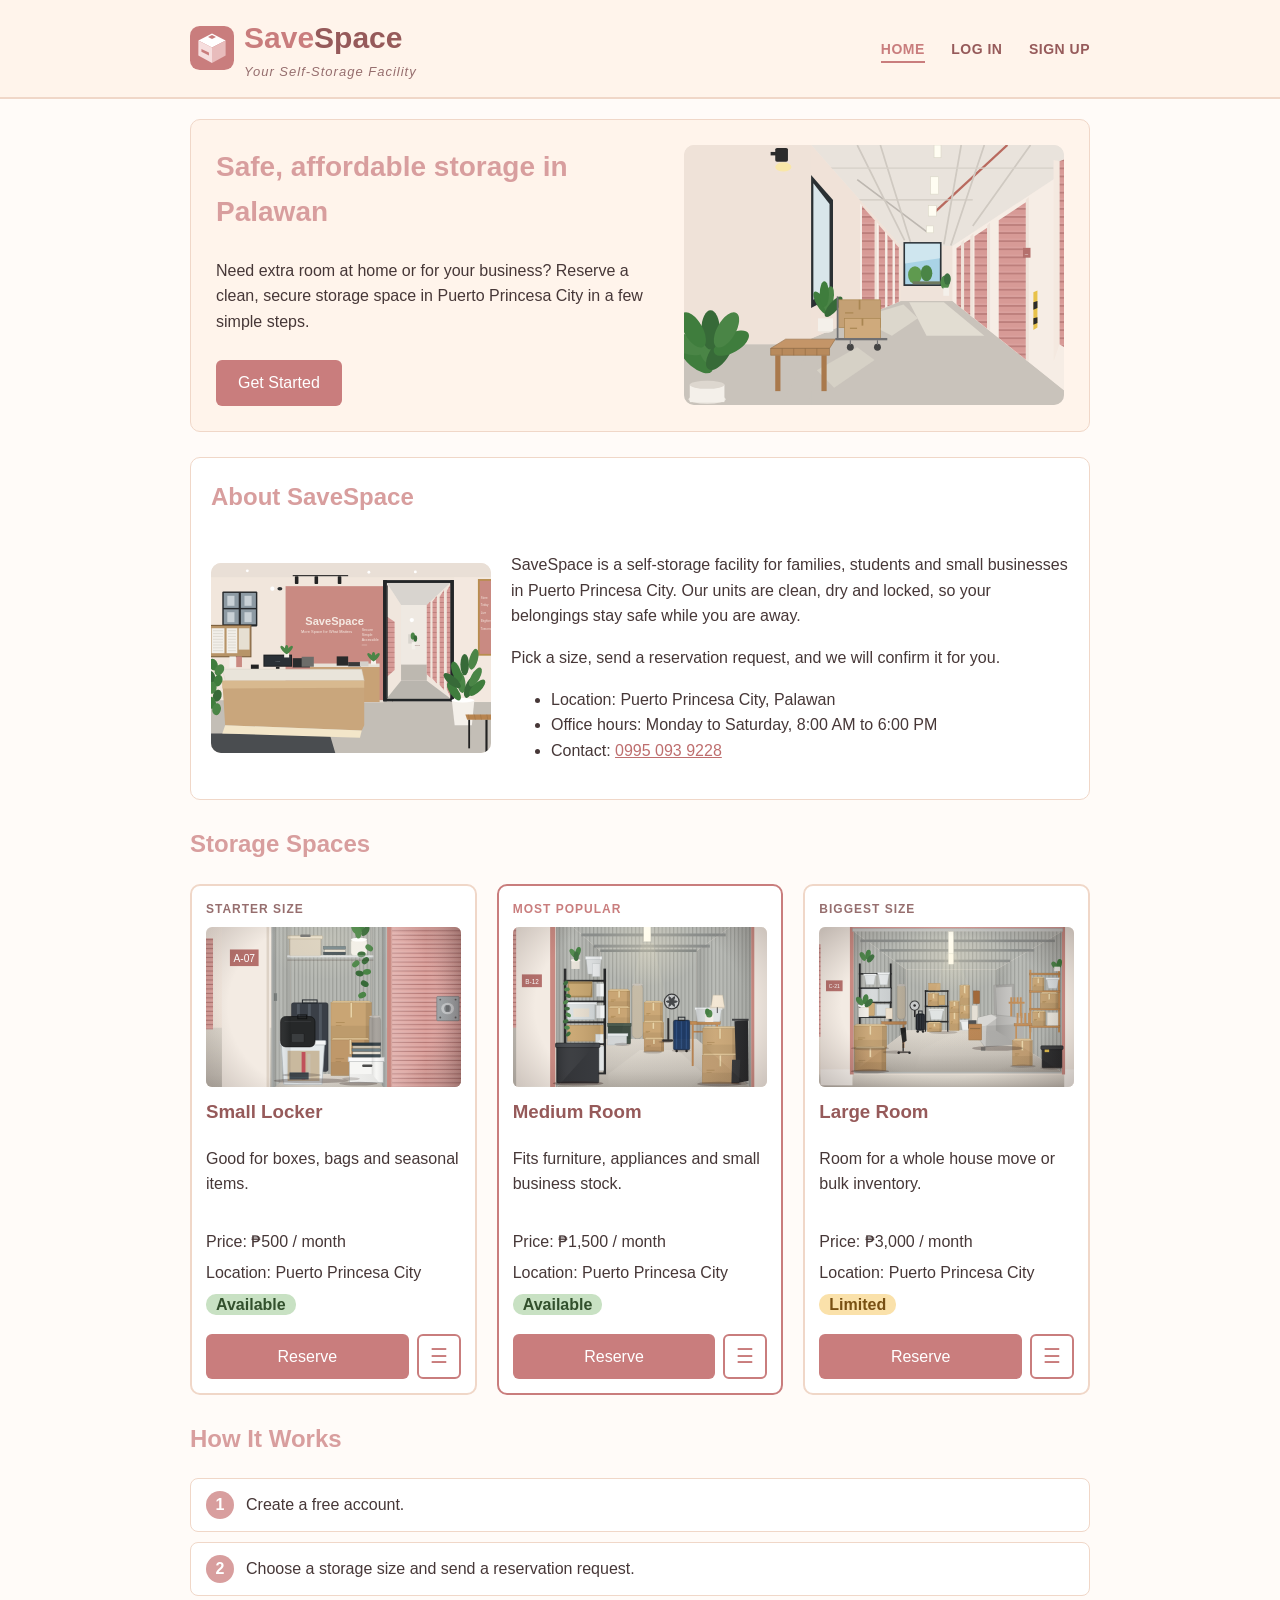
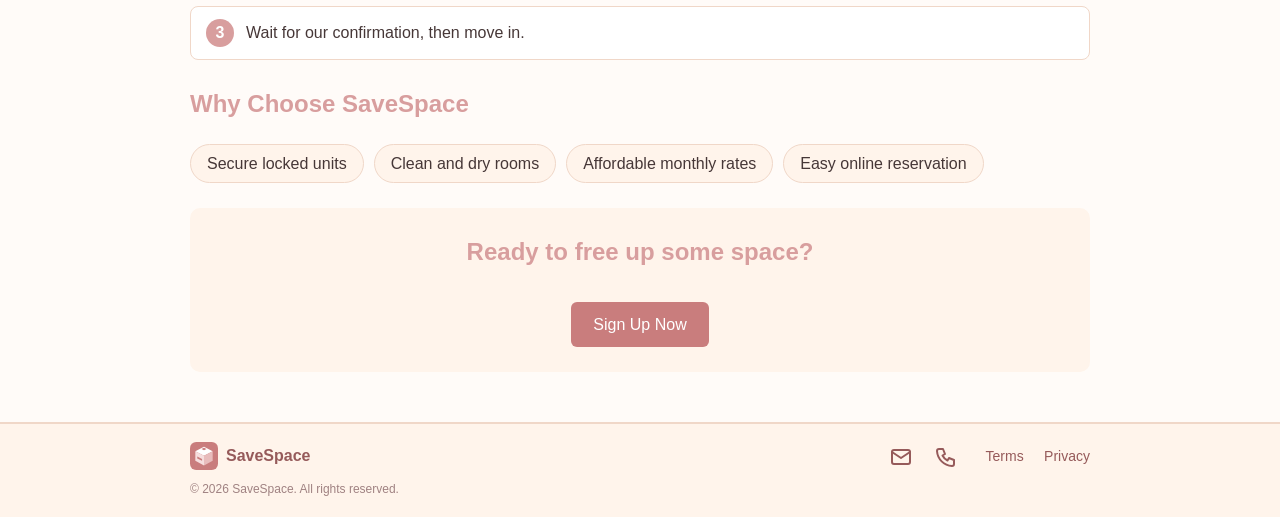
==== commit fa72b845: "Add PHP registration, login and MySQL" ====
--- a/index.html
+++ b/index.html
@@ -140,8 +140,8 @@
 <div class="footer-inner">
 <div class="footer-brand"><img class="footer-logo" src="images/savespace-logo.svg" alt="SaveSpace logo"><span>SaveSpace</span></div>
 <div class="footer-links">
-<a href="mailto:savespace@gmail.com">&#9993; savespace@gmail.com</a>
-<a href="tel:09950939228">&#9743; 0995 093 9228</a>
+<a href="mailto:savespace@gmail.com" title="Email SaveSpace"><img class="footer-icon" src="images/savespace-icon-email.svg" alt="Email SaveSpace"></a>
+<a href="tel:09950939228" title="Call SaveSpace"><img class="footer-icon" src="images/savespace-icon-phone.svg" alt="Call SaveSpace"></a>
 </div>
 <div class="footer-legal">
 <a href="terms.html">Terms</a>
--- a/style.css
+++ b/style.css
@@ -459,6 +459,16 @@
     margin-top: 8px;
 }
 
+ul.errors {
+    color: rgb(160,60,60);
+    padding-left: 20px;
+}
+
+ul.success {
+    color: rgb(50,80,45);
+    padding-left: 20px;
+}
+
 .link-row {
     display: flex;
     justify-content: space-between;
@@ -726,6 +736,21 @@
     color: rgb(150,90,90);
 }
 
+.footer-links {
+    margin-left: auto;
+}
+
+.footer-icon {
+    width: 24px;
+    height: 24px;
+    vertical-align: middle;
+    transition: opacity .3s;
+}
+
+.footer-icon:hover {
+    opacity: .6;
+}
+
 .footer-links a,
 .footer-legal a {
     margin-right: 16px;
@@ -816,4 +841,8 @@
         flex-direction: column;
         align-items: flex-start;
     }
-}
+
+    .footer-links {
+        margin-left: 0;
+    }
+}
